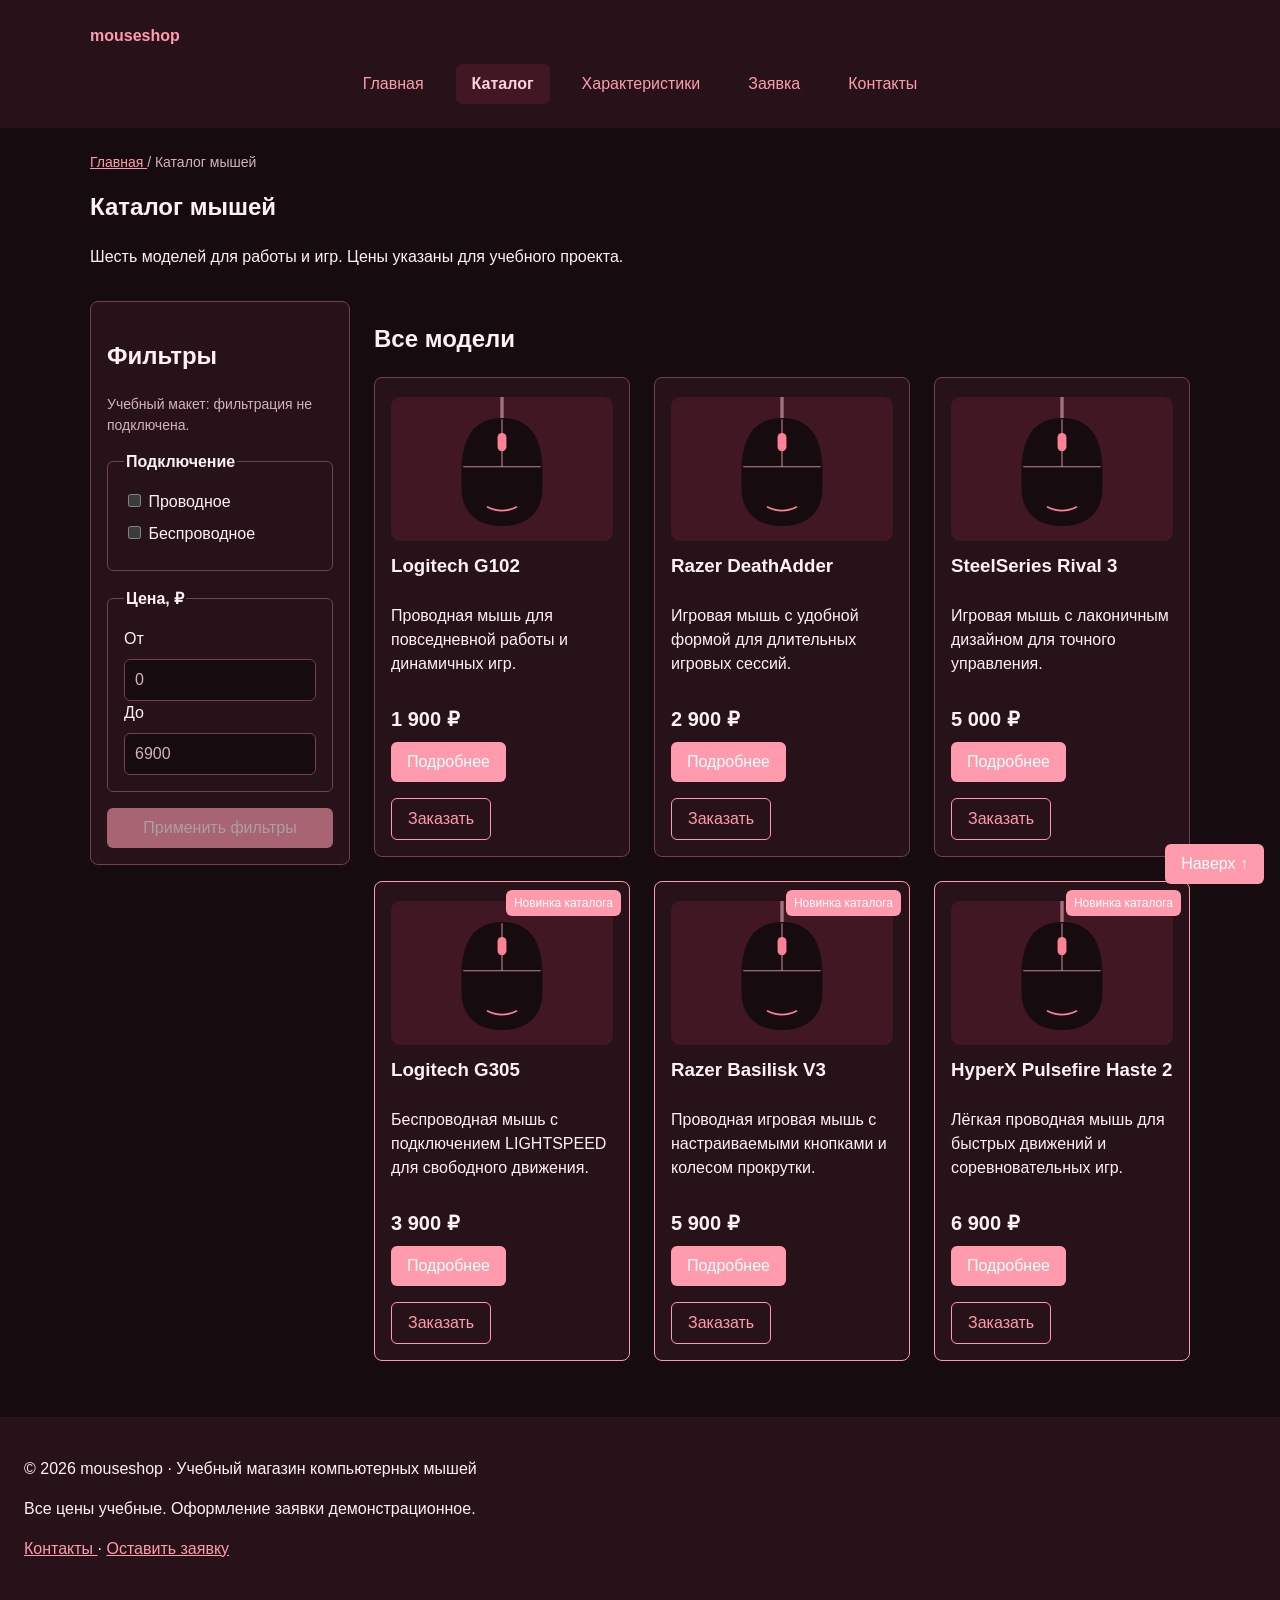
==== catalog.html @ 546858ef "copied kr1 into new repository" ====
<!DOCTYPE html>
<html lang="ru">
  <head>
    <meta charset="UTF-8">
    <meta name="viewport" content="width=device-width, initial-scale=1.0">
    <title>
      Каталог мышей — mouseshop
    </title>
    <meta name="description" content="Шесть моделей мышей Logitech, Razer, SteelSeries и HyperX: описание, учебные цены и заявка.">
    <meta property="og:type" content="website">
    <meta property="og:title" content="Каталог мышей — mouseshop">
    <meta property="og:description" content="Шесть моделей мышей Logitech, Razer, SteelSeries и HyperX: описание, учебные цены и заявка.">
    <meta property="og:image" content="https://rupakpav.github.io/kr1-html-css-shop/images/preview.jpg">
    <link rel="stylesheet" href="css/style.css">
    <script src="js/main.js" defer>
    </script>
  </head>
  <body id="top">
    <header class="site-header">
      <div class="site-header__inner">
        <a class="site-header__logo" href="index.html">
          mouseshop
        </a>
        <nav class="site-nav" aria-label="Основная навигация">
          <ul class="site-nav__list">
            <li class="site-nav__item">
              <a class="site-nav__link" href="index.html">
                Главная
              </a>
            </li>
            <li class="site-nav__item">
              <a class="site-nav__link site-nav__link--active" href="catalog.html" aria-current="page">
                Каталог
              </a>
            </li>
            <li class="site-nav__item">
              <a class="site-nav__link" href="product.html">
                Характеристики
              </a>
            </li>
            <li class="site-nav__item">
              <a class="site-nav__link" href="order.html">
                Заявка
              </a>
            </li>
            <li class="site-nav__item">
              <a class="site-nav__link" href="contacts.html">
                Контакты
              </a>
            </li>
          </ul>
        </nav>
      </div>
    </header>
    <main>
      <nav class="breadcrumbs" aria-label="Хлебные крошки">
        <a class="breadcrumbs__link" href="index.html">
          Главная
        </a>
        <span class="breadcrumbs__current" aria-current="page">
          Каталог мышей
        </span>
      </nav>
      <section class="section">
        <h1 class="section__title">
          Каталог мышей
        </h1>
        <p>
          Шесть моделей для работы и игр. Цены указаны для учебного проекта.
        </p>
      </section>
      <div class="catalog-layout">
        <aside class="catalog-filters">
          <h2 class="catalog-filters__title">
            Фильтры
          </h2>
          <p class="catalog-filters__hint" id="filters-hint">
            Учебный макет: фильтрация не подключена.
          </p>
          <form class="catalog-filters__form" aria-describedby="filters-hint">
            <fieldset class="catalog-filters__group">
              <legend class="catalog-filters__legend">
                Подключение
              </legend>
              <label class="catalog-filters__label">
                <input type="checkbox" name="connection" value="wired">
                Проводное
              </label>
              <label class="catalog-filters__label">
                <input type="checkbox" name="connection" value="wireless">
                Беспроводное
              </label>
            </fieldset>
            <fieldset class="catalog-filters__group">
              <legend class="catalog-filters__legend">
                Цена, ₽
              </legend>
              <label class="catalog-filters__label" for="price-from">
                От
              </label>
              <input class="catalog-filters__input" id="price-from" type="number" name="price-from" min="0" placeholder="0">
              <label class="catalog-filters__label" for="price-to">
                До
              </label>
              <input class="catalog-filters__input" id="price-to" type="number" name="price-to" min="0" placeholder="6900">
            </fieldset>
            <button class="button button--primary" type="button" disabled>
              Применить фильтры
            </button>
          </form>
        </aside>
        <section class="catalog-layout__products">
          <h2 class="catalog-layout__title">
            Все модели
          </h2>
          <div class="products-grid">
            <article class="product-card">
              <img class="product-card__image" src="images/g102.svg" alt="Условная иллюстрация мыши Logitech G102" width="400" height="260" loading="lazy">
              <h3 class="product-card__title">
                Logitech G102
              </h3>
              <p class="product-card__description">
                Проводная мышь для повседневной работы и динамичных игр.
              </p>
              <p class="product-card__price">
                1 900 ₽
              </p>
              <div class="product-card__actions">
                <a class="button button--primary" href="product.html#g102">
                  Подробнее
                </a>
                <a class="button button--secondary" href="order.html?product=g102">
                  Заказать
                </a>
              </div>
            </article>
            <article class="product-card">
              <img class="product-card__image" src="images/deathadder.svg" alt="Условная иллюстрация мыши Razer DeathAdder" width="400" height="260" loading="lazy">
              <h3 class="product-card__title">
                Razer DeathAdder
              </h3>
              <p class="product-card__description">
                Игровая мышь с удобной формой для длительных игровых сессий.
              </p>
              <p class="product-card__price">
                2 900 ₽
              </p>
              <div class="product-card__actions">
                <a class="button button--primary" href="product.html#deathadder">
                  Подробнее
                </a>
                <a class="button button--secondary" href="order.html?product=deathadder">
                  Заказать
                </a>
              </div>
            </article>
            <article class="product-card">
              <img class="product-card__image" src="images/rival-3.svg" alt="Условная иллюстрация мыши SteelSeries Rival 3" width="400" height="260" loading="lazy">
              <h3 class="product-card__title">
                SteelSeries Rival 3
              </h3>
              <p class="product-card__description">
                Игровая мышь с лаконичным дизайном для точного управления.
              </p>
              <p class="product-card__price">
                5 000 ₽
              </p>
              <div class="product-card__actions">
                <a class="button button--primary" href="product.html#rival-3">
                  Подробнее
                </a>
                <a class="button button--secondary" href="order.html?product=rival-3">
                  Заказать
                </a>
              </div>
            </article>
            <article class="product-card product-card--new">
              <span class="product-card__badge">
                Новинка каталога
              </span>
              <img class="product-card__image" src="images/g305.svg" alt="Условная иллюстрация мыши Logitech G305" width="400" height="260" loading="lazy">
              <h3 class="product-card__title">
                Logitech G305
              </h3>
              <p class="product-card__description">
                Беспроводная мышь с подключением LIGHTSPEED для свободного движения.
              </p>
              <p class="product-card__price">
                3 900 ₽
              </p>
              <div class="product-card__actions">
                <a class="button button--primary" href="product.html#g305">
                  Подробнее
                </a>
                <a class="button button--secondary" href="order.html?product=g305">
                  Заказать
                </a>
              </div>
            </article>
            <article class="product-card product-card--new">
              <span class="product-card__badge">
                Новинка каталога
              </span>
              <img class="product-card__image" src="images/basilisk-v3.svg" alt="Условная иллюстрация мыши Razer Basilisk V3" width="400" height="260" loading="lazy">
              <h3 class="product-card__title">
                Razer Basilisk V3
              </h3>
              <p class="product-card__description">
                Проводная игровая мышь с настраиваемыми кнопками и колесом прокрутки.
              </p>
              <p class="product-card__price">
                5 900 ₽
              </p>
              <div class="product-card__actions">
                <a class="button button--primary" href="product.html#basilisk-v3">
                  Подробнее
                </a>
                <a class="button button--secondary" href="order.html?product=basilisk-v3">
                  Заказать
                </a>
              </div>
            </article>
            <article class="product-card product-card--new">
              <span class="product-card__badge">
                Новинка каталога
              </span>
              <img class="product-card__image" src="images/haste-2.svg" alt="Условная иллюстрация мыши HyperX Pulsefire Haste 2" width="400" height="260" loading="lazy">
              <h3 class="product-card__title">
                HyperX Pulsefire Haste 2
              </h3>
              <p class="product-card__description">
                Лёгкая проводная мышь для быстрых движений и соревновательных игр.
              </p>
              <p class="product-card__price">
                6 900 ₽
              </p>
              <div class="product-card__actions">
                <a class="button button--primary" href="product.html#haste-2">
                  Подробнее
                </a>
                <a class="button button--secondary" href="order.html?product=haste-2">
                  Заказать
                </a>
              </div>
            </article>
          </div>
        </section>
      </div>
    </main>
    <footer class="site-footer" id="contacts">
      <p class="site-footer__text">
        © 2026 mouseshop · Учебный магазин компьютерных мышей
      </p>
      <p class="site-footer__text">
        Все цены учебные. Оформление заявки демонстрационное.
      </p>
      <a href="contacts.html">
        Контакты
      </a>
      ·
      <a href="order.html">
        Оставить заявку
      </a>
    </footer>
    <p class="success-message" role="status" tabindex="-1" hidden>
      Заявка проверена успешно. Это учебная демонстрация: данные не отправлялись.
    </p>
    <a class="button button--primary back-to-top" href="#top" aria-label="Вернуться к началу страницы">
      Наверх ↑
    </a>
  </body>
</html>
---- css/style.css ----
/* ===============================
   1. Переменные проекта
   =============================== */

:root {
  color-scheme: dark;
  --color-link: #ff9bad;
  --color-link-hover: #ffd2db;
  /* Основные цвета проекта */
  --color-bg: #160b0f;
  --color-text: #fff1f3;
  --color-muted: #d5b3bb;
  --color-primary: #b52b42;
  --color-primary-dark: #902137;
  --color-border: #70434e;
  --color-surface: #271219;
  --color-surface-accent: #401722;
  --color-danger: #ff8195;
  --color-success: #b6e6c4;
  --color-success-bg: #142b20;
  --color-white: #ffffff;

  /* Отступы */
  --space-xs: 4px;
  --space-sm: 8px;
  --space-md: 16px;
  --space-lg: 24px;
  --space-xl: 32px;

  /* Скругления */
  --radius-sm: 6px;
  --radius-md: 8px;
  --radius-lg: 12px;

  /* Размеры */
  --container-width: 1100px;
}
/* ===============================
   2. Базовые стили
   =============================== */

* {
  box-sizing: border-box;
}

body {
  margin: 0;
  font-family: Arial, sans-serif;
  line-height: 1.5;
  color: var(--color-text);
  background-color: var(--color-bg);
}
main {
  padding: var(--space-lg);
}
.site-header {
  padding: var(--space-lg);
  background-color: var(--color-surface);
}

.site-footer {
  padding: var(--space-lg);
  background-color: var(--color-surface);
}
/* ===============================
   3. Общие элементы интерфейса
   =============================== */

a {
  color: var(--color-link);
}

a:hover {
  color: var(--color-link-hover);
}

a:focus-visible {
  outline: 2px solid var(--color-link);
  outline-offset: 3px;
}
.button {
  display: inline-block;
  padding: var(--space-sm) var(--space-md);
  font: inherit;
  text-decoration: none;
  border: none;
  border-radius: var(--radius-sm);
  cursor: pointer;
}

.button--primary {
  color: var(--color-white);
  background-color: var(--color-link);
}

.button--primary:hover {
  color: var(--color-white);
  background-color: var(--color-link-hover);
}

.button:focus-visible {
  outline: 2px solid var(--color-link);
  outline-offset: 3px;
}

.button:disabled {
  opacity: 0.6;
  cursor: not-allowed;
}
/* ===============================
   4. Компоненты страницы
   =============================== */

.hero {
  max-width: var(--container-width);
  margin: 0 auto var(--space-xl);
  padding: var(--space-xl) var(--space-lg);
  background-color: var(--color-surface-accent);
  border-radius: var(--radius-lg);
}

.section {
  max-width: var(--container-width);
  margin: 0 auto var(--space-xl);
}

.section__title {
  margin-top: 0;
}
.product-card {
  display: flex;
  flex-direction: column;
  gap: var(--space-sm);
  margin-bottom: 0;
  padding: var(--space-md);
  border: 1px solid var(--color-border);
  border-radius: var(--radius-md);
  background-color: var(--color-bg);
}

.product-card__button {
  margin-top: auto;
  align-self: flex-start;
}

.product-card:hover {
  border-color: var(--color-link);
}

.product-card__title {
  margin-top: 0;
}
.aside-info {
  max-width: var(--container-width);
  margin: 0 auto var(--space-xl);
  padding: var(--space-md);
  border-left: 4px solid var(--color-primary);
  background-color: var(--color-surface);
}
/* ===============================
   5. Форма и модальное окно
   =============================== */

.order-dialog {
  width: min(100% - 32px, 560px);
  padding: var(--space-lg);
  border: none;
  border-radius: var(--radius-lg);
}

.order-dialog::backdrop {
  background-color: rgba(0, 0, 0, 0.5);
}

.order-form__field {
  margin-bottom: var(--space-md);
}

.order-form__label {
  display: block;
  margin-bottom: var(--space-xs);
}

.order-form__input,
.order-form__select,
.order-form__textarea {
  width: 100%;
  padding: 10px 12px;
  border: 1px solid var(--color-border);
  border-radius: var(--radius-sm);
  font: inherit;
}

.order-form__checkbox {
  width: auto;
}

.order-form__hint {
  display: block;
  margin-top: var(--space-xs);
  color: var(--color-muted);
}
.order-form__input:hover,
.order-form__select:hover,
.order-form__textarea:hover {
  border-color: var(--color-link);
}

.order-form__input:focus-visible,
.order-form__select:focus-visible,
.order-form__textarea:focus-visible {
  outline: 2px solid var(--color-link);
  outline-offset: 3px;
}

[aria-invalid="true"] {
  border-color: var(--color-danger);
}
.breadcrumbs {
  max-width: var(--container-width);
  margin: 0 auto var(--space-md);
  font-size: 14px;
  color: var(--color-muted);
}

.breadcrumbs__link {
  color: var(--color-link);
}

.breadcrumbs__current::before {
  content: " / ";
  color: var(--color-muted);
}
html {
  scroll-behavior: smooth;
}
:target {
  outline: 2px dashed var(--color-primary);
  outline-offset: 4px;
}
.site-nav__list {
  display: flex;
  flex-wrap: wrap;
  justify-content: center;
  align-items: center;
  gap: var(--space-md);
  padding: 0;
  margin: var(--space-md) 0 0;
  list-style: none;
}
.site-nav__link {
  display: inline-block;
  padding: var(--space-sm) var(--space-md);
  color: var(--color-link);
  text-decoration: none;
  border-radius: var(--radius-sm);
}

.site-nav__link:hover {
  color: var(--color-white);
  background-color: var(--color-link);
}
.products-grid {
  display: grid;
  grid-template-columns: repeat(3, 1fr);
  gap: var(--space-lg);
}

.catalog-layout {
  max-width: var(--container-width);
  margin: 0 auto var(--space-xl);
  display: grid;
  grid-template-columns: 260px 1fr;
  grid-template-areas: "filters products";
  gap: var(--space-lg);
}

.catalog-filters {
  grid-area: filters;
  padding: var(--space-md);
  border: 1px solid var(--color-border);
  border-radius: var(--radius-md);
  background-color: var(--color-surface);
}

.catalog-layout__products {
  grid-area: products;
}
.catalog-filters__form {
  display: grid;
  gap: var(--space-md);
}

.catalog-filters__group {
  margin: 0;
  padding: var(--space-md);
  border: 1px solid var(--color-border);
  border-radius: var(--radius-sm);
}

.catalog-filters__legend {
  font-weight: 700;
}

.catalog-filters__label {
  display: block;
  margin-bottom: var(--space-sm);
}

.catalog-filters__input[type="number"] {
  width: 100%;
  padding: 8px 10px;
  border: 1px solid var(--color-border);
  border-radius: var(--radius-sm);
  font: inherit;
}

.site-header__inner {
  max-width: var(--container-width);
  margin: 0 auto;
}

.site-header__logo {
  font-weight: 700;
  text-decoration: none;
}

.site-nav__link--active {
  font-weight: 700;
}

.product-card__title,
.product-card__description,
.product-card__price {
  margin-bottom: 0;
}

.order-dialog__title {
  margin-top: 0;
}

.order-form__actions {
  display: flex;
  gap: var(--space-md);
  margin-top: var(--space-lg);
}

.button--secondary {
  color: var(--color-link);
  background-color: transparent;
  border: 1px solid var(--color-primary);
}

.button--secondary:hover {
  color: var(--color-white);
  background-color: var(--color-link);
}

/* 6. Итоговые страницы магазина и позиционирование */
.hero__title { margin: 0; font-size: 48px; }
.hero__eyebrow { color: var(--color-muted); }
.hero__description { max-width: 650px; }
.hero__actions, .product-card__actions, .product-index {
  display: flex;
  flex-wrap: wrap;
  align-items: center;
  gap: var(--space-md);
}
.product-card { position: relative; }
.product-card__actions { margin-top: auto; }
.product-card__image { width: 100%; height: 150px; object-fit: contain; }
.product-card__badge {
  position: absolute;
  top: var(--space-sm);
  right: var(--space-sm);
  padding: var(--space-xs) var(--space-sm);
  color: var(--color-white);
  background-color: var(--color-link);
  border-radius: var(--radius-sm);
  font-size: 12px;
}
.product-card--new { border-color: var(--color-link); }
.product-card__price, .product-detail__price { font-size: 20px; font-weight: 700; }
.catalog-filters { position: sticky; top: var(--space-md); align-self: start; }
.product-detail {
  display: grid;
  grid-template-columns: minmax(200px, 1fr) minmax(0, 1.3fr);
  gap: var(--space-lg);
  margin-bottom: var(--space-xl);
  padding: var(--space-lg);
  border: 1px solid var(--color-border);
  border-radius: var(--radius-md);
  scroll-margin-top: var(--space-lg);
}
.product-detail__figure { margin: 0; }
.product-detail__image { width: 100%; height: auto; }
.product-detail__caption, .catalog-filters__hint { color: var(--color-muted); font-size: 14px; }
.product-detail__title { margin-top: 0; }
.product-table { width: 100%; border-collapse: collapse; margin-bottom: var(--space-lg); }
.product-table__caption { text-align: left; font-weight: 700; padding-bottom: var(--space-sm); }
.product-table__cell { text-align: left; padding: var(--space-sm); border: 1px solid var(--color-border); }
.section--form { max-width: 660px; }
.order-form__label--inline { display: inline; }
.order-form__checkbox:focus-visible { outline: 2px solid var(--color-link); outline-offset: 3px; }
.order-form__input[aria-invalid="true"],
.order-form__select[aria-invalid="true"],
.order-form__textarea[aria-invalid="true"] { border-color: var(--color-danger); }
.order-form__checkbox[aria-invalid="true"] { outline: 2px solid var(--color-danger); }
.order-dialog { max-height: calc(100vh - 32px); overflow-y: auto; }
.order-form__actions { margin-bottom: var(--space-md); }
.success-message { max-width: var(--container-width); margin: var(--space-lg) auto; padding: var(--space-md); color: var(--color-success); background: var(--color-success-bg); }
.back-to-top { position: fixed; right: var(--space-md); bottom: var(--space-md); z-index: 10; }
.site-footer { padding-bottom: 80px; }
.advantages-list__item, .contact-list__item { margin-bottom: var(--space-sm); }

/* Цвета поверхностей и полей тёмно-красной темы */
.product-card,
.product-detail,
.order-dialog {
  color: var(--color-text);
  background-color: var(--color-surface);
}

.order-form__input,
.order-form__select,
.order-form__textarea,
.catalog-filters__input {
  color: var(--color-text);
  background-color: var(--color-bg);
}

.order-form__input::placeholder,
.order-form__textarea::placeholder,
.catalog-filters__input::placeholder {
  color: var(--color-muted);
  opacity: 1;
}

.order-form__checkbox,
.catalog-filters__form {
  accent-color: var(--color-primary);
}

.site-nav__link--active {
  color: var(--color-link-hover);
  background-color: var(--color-surface-accent);
}

.button--secondary {
  border-color: var(--color-link);
}
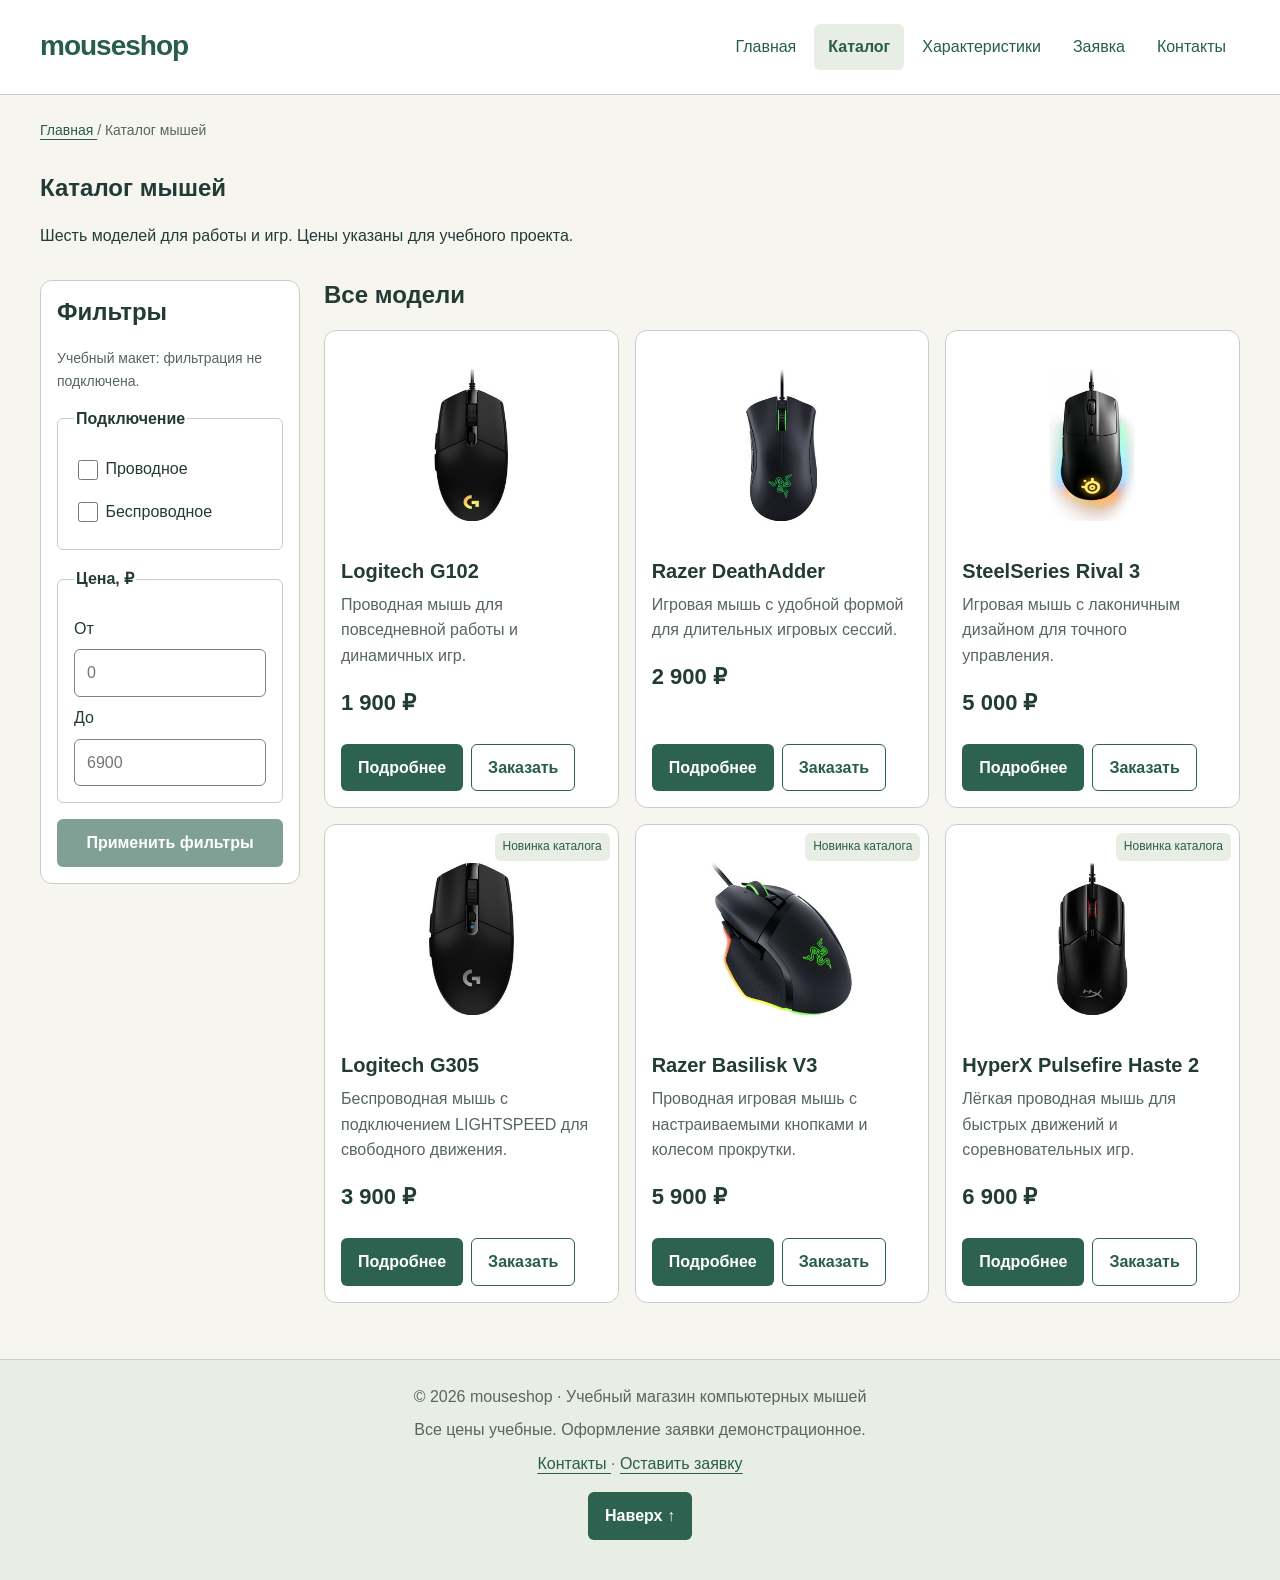
==== commit a19d445b: "kr3 ready" ====
--- a/catalog.html
+++ b/catalog.html
@@ -10,12 +10,14 @@
     <meta property="og:type" content="website">
     <meta property="og:title" content="Каталог мышей — mouseshop">
     <meta property="og:description" content="Шесть моделей мышей Logitech, Razer, SteelSeries и HyperX: описание, учебные цены и заявка.">
-    <meta property="og:image" content="https://rupakpav.github.io/kr1-html-css-shop/images/preview.jpg">
+    <meta property="og:image" content="images/g305-960.jpg">
     <link rel="stylesheet" href="css/style.css">
+    <link rel="stylesheet" href="css/responsive.css">
     <script src="js/main.js" defer>
     </script>
   </head>
   <body id="top">
+    <a class="skip-link" href="#main">Перейти к основному содержимому</a>
     <header class="site-header">
       <div class="site-header__inner">
         <a class="site-header__logo" href="index.html">
@@ -52,7 +54,7 @@
         </nav>
       </div>
     </header>
-    <main>
+    <main id="main" tabindex="-1">
       <nav class="breadcrumbs" aria-label="Хлебные крошки">
         <a class="breadcrumbs__link" href="index.html">
           Главная
@@ -115,7 +117,7 @@
           </h2>
           <div class="products-grid">
             <article class="product-card">
-              <img class="product-card__image" src="images/g102.svg" alt="Условная иллюстрация мыши Logitech G102" width="400" height="260" loading="lazy">
+              <img class="product-card__image" src="images/g102-480.jpg" srcset="images/g102-480.jpg 480w, images/g102-960.jpg 960w" sizes="(min-width: 1280px) 260px, (min-width: 1024px) calc((100vw - 380px) / 2), (min-width: 768px) calc((100vw - 148px) / 2), (min-width: 640px) calc((100vw - 116px) / 2), calc(100vw - 66px)" alt="Чёрная мышь Logitech G102 на светлом фоне" width="960" height="720" loading="lazy">
               <h3 class="product-card__title">
                 Logitech G102
               </h3>
@@ -135,7 +137,7 @@
               </div>
             </article>
             <article class="product-card">
-              <img class="product-card__image" src="images/deathadder.svg" alt="Условная иллюстрация мыши Razer DeathAdder" width="400" height="260" loading="lazy">
+              <img class="product-card__image" src="images/deathadder-480.jpg" srcset="images/deathadder-480.jpg 480w, images/deathadder-960.jpg 960w" sizes="(min-width: 1280px) 260px, (min-width: 1024px) calc((100vw - 380px) / 2), (min-width: 768px) calc((100vw - 148px) / 2), (min-width: 640px) calc((100vw - 116px) / 2), calc(100vw - 66px)" alt="Чёрная мышь Razer DeathAdder на светлом фоне" width="960" height="720" loading="lazy">
               <h3 class="product-card__title">
                 Razer DeathAdder
               </h3>
@@ -155,7 +157,7 @@
               </div>
             </article>
             <article class="product-card">
-              <img class="product-card__image" src="images/rival-3.svg" alt="Условная иллюстрация мыши SteelSeries Rival 3" width="400" height="260" loading="lazy">
+              <img class="product-card__image" src="images/rival-3-480.jpg" srcset="images/rival-3-480.jpg 480w, images/rival-3-960.jpg 960w" sizes="(min-width: 1280px) 260px, (min-width: 1024px) calc((100vw - 380px) / 2), (min-width: 768px) calc((100vw - 148px) / 2), (min-width: 640px) calc((100vw - 116px) / 2), calc(100vw - 66px)" alt="Чёрная мышь SteelSeries Rival 3 на светлом фоне" width="960" height="720" loading="lazy">
               <h3 class="product-card__title">
                 SteelSeries Rival 3
               </h3>
@@ -178,7 +180,7 @@
               <span class="product-card__badge">
                 Новинка каталога
               </span>
-              <img class="product-card__image" src="images/g305.svg" alt="Условная иллюстрация мыши Logitech G305" width="400" height="260" loading="lazy">
+              <img class="product-card__image" src="images/g305-480.jpg" srcset="images/g305-480.jpg 480w, images/g305-960.jpg 960w" sizes="(min-width: 1280px) 260px, (min-width: 1024px) calc((100vw - 380px) / 2), (min-width: 768px) calc((100vw - 148px) / 2), (min-width: 640px) calc((100vw - 116px) / 2), calc(100vw - 66px)" alt="Чёрная мышь Logitech G305 на светлом фоне" width="960" height="720" loading="lazy">
               <h3 class="product-card__title">
                 Logitech G305
               </h3>
@@ -201,7 +203,7 @@
               <span class="product-card__badge">
                 Новинка каталога
               </span>
-              <img class="product-card__image" src="images/basilisk-v3.svg" alt="Условная иллюстрация мыши Razer Basilisk V3" width="400" height="260" loading="lazy">
+              <img class="product-card__image" src="images/basilisk-v3-480.jpg" srcset="images/basilisk-v3-480.jpg 480w, images/basilisk-v3-960.jpg 960w" sizes="(min-width: 1280px) 260px, (min-width: 1024px) calc((100vw - 380px) / 2), (min-width: 768px) calc((100vw - 148px) / 2), (min-width: 640px) calc((100vw - 116px) / 2), calc(100vw - 66px)" alt="Чёрная мышь Razer Basilisk V3 на светлом фоне" width="960" height="720" loading="lazy">
               <h3 class="product-card__title">
                 Razer Basilisk V3
               </h3>
@@ -224,7 +226,7 @@
               <span class="product-card__badge">
                 Новинка каталога
               </span>
-              <img class="product-card__image" src="images/haste-2.svg" alt="Условная иллюстрация мыши HyperX Pulsefire Haste 2" width="400" height="260" loading="lazy">
+              <img class="product-card__image" src="images/haste-2-480.jpg" srcset="images/haste-2-480.jpg 480w, images/haste-2-960.jpg 960w" sizes="(min-width: 1280px) 260px, (min-width: 1024px) calc((100vw - 380px) / 2), (min-width: 768px) calc((100vw - 148px) / 2), (min-width: 640px) calc((100vw - 116px) / 2), calc(100vw - 66px)" alt="Чёрная мышь HyperX Pulsefire Haste 2 на светлом фоне" width="960" height="720" loading="lazy">
               <h3 class="product-card__title">
                 HyperX Pulsefire Haste 2
               </h3>
@@ -246,6 +248,9 @@
           </div>
         </section>
       </div>
+      <p class="success-message" role="status" tabindex="-1" hidden>
+        Заявка проверена успешно. Это учебная демонстрация: данные не отправлялись.
+      </p>
     </main>
     <footer class="site-footer" id="contacts">
       <p class="site-footer__text">
@@ -261,12 +266,9 @@
       <a href="order.html">
         Оставить заявку
       </a>
+      <a class="button button--primary back-to-top" href="#top">
+        Наверх ↑
+      </a>
     </footer>
-    <p class="success-message" role="status" tabindex="-1" hidden>
-      Заявка проверена успешно. Это учебная демонстрация: данные не отправлялись.
-    </p>
-    <a class="button button--primary back-to-top" href="#top" aria-label="Вернуться к началу страницы">
-      Наверх ↑
-    </a>
   </body>
 </html>
--- a/css/style.css
+++ b/css/style.css
@@ -1,451 +1,415 @@
-/* ===============================
-   1. Переменные проекта
-   =============================== */
-
+/* Основные цвета и оформление компонентов. */
 :root {
-  color-scheme: dark;
-  --color-link: #ff9bad;
-  --color-link-hover: #ffd2db;
-  /* Основные цвета проекта */
-  --color-bg: #160b0f;
-  --color-text: #fff1f3;
-  --color-muted: #d5b3bb;
-  --color-primary: #b52b42;
-  --color-primary-dark: #902137;
-  --color-border: #70434e;
-  --color-surface: #271219;
-  --color-surface-accent: #401722;
-  --color-danger: #ff8195;
-  --color-success: #b6e6c4;
-  --color-success-bg: #142b20;
+  color-scheme: light;
+  --color-bg: #f6f5f0;
+  --color-text: #233b35;
+  --color-muted: #58665f;
+  --color-primary: #2d6250;
+  --color-primary-dark: #204b3d;
+  --color-link: #285d4b;
+  --color-link-hover: #193e32;
+  --color-border: #c6cec5;
+  --color-surface: #ffffff;
+  --color-surface-accent: #e8eee3;
+  --color-danger: #a12432;
+  --color-success: #24523a;
+  --color-success-bg: #e4f0e6;
   --color-white: #ffffff;
-
-  /* Отступы */
   --space-xs: 4px;
   --space-sm: 8px;
   --space-md: 16px;
   --space-lg: 24px;
   --space-xl: 32px;
-
-  /* Скругления */
   --radius-sm: 6px;
-  --radius-md: 8px;
-  --radius-lg: 12px;
-
-  /* Размеры */
-  --container-width: 1100px;
-}
-/* ===============================
-   2. Базовые стили
-   =============================== */
+  --radius-md: 12px;
+  --radius-lg: 20px;
+  --container-width: 1200px;
+}
 
 * {
   box-sizing: border-box;
 }
-
+html {
+  scroll-behavior: smooth;
+}
 body {
+  display: flex;
+  flex-direction: column;
+  min-height: 100vh;
   margin: 0;
   font-family: Arial, sans-serif;
-  line-height: 1.5;
+  line-height: 1.6;
   color: var(--color-text);
-  background-color: var(--color-bg);
-}
-main {
-  padding: var(--space-lg);
-}
-.site-header {
-  padding: var(--space-lg);
-  background-color: var(--color-surface);
-}
-
-.site-footer {
-  padding: var(--space-lg);
-  background-color: var(--color-surface);
-}
-/* ===============================
-   3. Общие элементы интерфейса
-   =============================== */
-
+  background: var(--color-bg);
+}
+h1, h2, h3 {
+  line-height: 1.25;
+}
 a {
   color: var(--color-link);
-}
-
+  text-underline-offset: 4px;
+}
 a:hover {
   color: var(--color-link-hover);
 }
+:focus-visible {
+  outline: 3px solid var(--color-primary);
+  outline-offset: 4px;
+}
+[hidden] {
+  display: none !important;
+}
 
-a:focus-visible {
-  outline: 2px solid var(--color-link);
-  outline-offset: 3px;
+/* Навигация и общие блоки. */
+.skip-link {
+  position: absolute;
+  top: -120px;
+  left: 16px;
+  z-index: 1000;
+  padding: 12px 16px;
+  border-radius: var(--radius-sm);
+  color: var(--color-white);
+  background: var(--color-primary-dark);
+}
+.skip-link:focus {
+  top: 16px;
+  color: var(--color-white);
+}
+.site-header {
+  background: var(--color-surface);
+  border-bottom: 1px solid var(--color-border);
+}
+.site-header__inner {
+  max-width: var(--container-width);
+  margin: 0 auto;
+}
+.site-header__logo {
+  font-size: 28px;
+  font-weight: 700;
+  letter-spacing: -1px;
+  text-decoration: none;
+}
+.site-nav__list {
+  padding: 0;
+  margin: 0;
+  list-style: none;
+}
+.site-nav__link {
+  display: block;
+  padding: 10px 14px;
+  border-radius: var(--radius-sm);
+  text-decoration: none;
+}
+.site-nav__link:hover, .site-nav__link--active {
+  background: var(--color-surface-accent);
+}
+.site-nav__link--active {
+  font-weight: 700;
+}
+.section, .hero, .catalog-layout, .aside-info, .breadcrumbs {
+  max-width: var(--container-width);
+  margin: 0 auto var(--space-xl);
+}
+.section__title {
+  margin-top: 0;
+}
+.hero {
+  background: var(--color-surface-accent);
+  border-radius: var(--radius-lg);
+}
+.hero__eyebrow {
+  margin-top: 0;
+  color: var(--color-link);
+  font-weight: 700;
+}
+.hero__title {
+  margin: 0;
+  letter-spacing: -1.5px;
+}
+.hero__description {
+  max-width: 540px;
+  color: var(--color-muted);
+}
+.hero__image {
+  display: block;
+  border-radius: var(--radius-md);
+  background: var(--color-white);
+}
+.hero__actions, .product-card__actions, .product-index, .order-form__actions {
+  display: flex;
+  flex-wrap: wrap;
+  align-items: center;
+  gap: var(--space-sm);
+}
+.hero__actions {
+  gap: var(--space-md);
 }
 .button {
-  display: inline-block;
-  padding: var(--space-sm) var(--space-md);
+  display: inline-flex;
+  align-items: center;
+  justify-content: center;
+  min-height: 44px;
+  padding: 10px 16px;
+  border: 1px solid transparent;
+  border-radius: var(--radius-sm);
   font: inherit;
+  font-weight: 700;
+  text-align: center;
   text-decoration: none;
-  border: none;
-  border-radius: var(--radius-sm);
   cursor: pointer;
 }
-
 .button--primary {
   color: var(--color-white);
-  background-color: var(--color-link);
-}
-
+  background: var(--color-primary);
+}
 .button--primary:hover {
   color: var(--color-white);
-  background-color: var(--color-link-hover);
-}
-
-.button:focus-visible {
-  outline: 2px solid var(--color-link);
-  outline-offset: 3px;
-}
-
+  background: var(--color-primary-dark);
+}
+.button--secondary {
+  color: var(--color-link);
+  border-color: var(--color-primary);
+  background: transparent;
+}
+.button--secondary:hover {
+  color: var(--color-link-hover);
+  background: var(--color-surface-accent);
+}
 .button:disabled {
   opacity: 0.6;
   cursor: not-allowed;
 }
-/* ===============================
-   4. Компоненты страницы
-   =============================== */
 
-.hero {
-  max-width: var(--container-width);
-  margin: 0 auto var(--space-xl);
-  padding: var(--space-xl) var(--space-lg);
-  background-color: var(--color-surface-accent);
-  border-radius: var(--radius-lg);
-}
-
-.section {
-  max-width: var(--container-width);
-  margin: 0 auto var(--space-xl);
-}
-
-.section__title {
-  margin-top: 0;
-}
+/* Карточки, каталог и характеристики. */
 .product-card {
+  position: relative;
   display: flex;
   flex-direction: column;
   gap: var(--space-sm);
-  margin-bottom: 0;
   padding: var(--space-md);
   border: 1px solid var(--color-border);
   border-radius: var(--radius-md);
-  background-color: var(--color-bg);
-}
-
-.product-card__button {
+  background: var(--color-surface);
+}
+.product-card:hover {
+  border-color: var(--color-primary);
+}
+.product-card__title {
+  margin: var(--space-sm) 0 0;
+  font-size: 20px;
+}
+.product-card__description {
+  margin: 0;
+  color: var(--color-muted);
+}
+.product-card__price, .product-detail__price {
+  margin: var(--space-sm) 0;
+  font-size: 22px;
+  font-weight: 700;
+}
+.product-card__actions {
   margin-top: auto;
-  align-self: flex-start;
-}
-
-.product-card:hover {
-  border-color: var(--color-link);
-}
-
-.product-card__title {
-  margin-top: 0;
-}
-.aside-info {
-  max-width: var(--container-width);
-  margin: 0 auto var(--space-xl);
-  padding: var(--space-md);
-  border-left: 4px solid var(--color-primary);
-  background-color: var(--color-surface);
-}
-/* ===============================
-   5. Форма и модальное окно
-   =============================== */
-
-.order-dialog {
-  width: min(100% - 32px, 560px);
-  padding: var(--space-lg);
-  border: none;
-  border-radius: var(--radius-lg);
-}
-
-.order-dialog::backdrop {
-  background-color: rgba(0, 0, 0, 0.5);
-}
-
-.order-form__field {
-  margin-bottom: var(--space-md);
-}
-
-.order-form__label {
-  display: block;
-  margin-bottom: var(--space-xs);
-}
-
-.order-form__input,
-.order-form__select,
-.order-form__textarea {
-  width: 100%;
-  padding: 10px 12px;
-  border: 1px solid var(--color-border);
-  border-radius: var(--radius-sm);
-  font: inherit;
-}
-
-.order-form__checkbox {
-  width: auto;
-}
-
-.order-form__hint {
-  display: block;
-  margin-top: var(--space-xs);
-  color: var(--color-muted);
-}
-.order-form__input:hover,
-.order-form__select:hover,
-.order-form__textarea:hover {
-  border-color: var(--color-link);
-}
-
-.order-form__input:focus-visible,
-.order-form__select:focus-visible,
-.order-form__textarea:focus-visible {
-  outline: 2px solid var(--color-link);
-  outline-offset: 3px;
-}
-
-[aria-invalid="true"] {
-  border-color: var(--color-danger);
-}
-.breadcrumbs {
-  max-width: var(--container-width);
-  margin: 0 auto var(--space-md);
-  font-size: 14px;
-  color: var(--color-muted);
-}
-
-.breadcrumbs__link {
-  color: var(--color-link);
-}
-
-.breadcrumbs__current::before {
-  content: " / ";
-  color: var(--color-muted);
-}
-html {
-  scroll-behavior: smooth;
-}
-:target {
-  outline: 2px dashed var(--color-primary);
-  outline-offset: 4px;
-}
-.site-nav__list {
-  display: flex;
-  flex-wrap: wrap;
-  justify-content: center;
-  align-items: center;
-  gap: var(--space-md);
-  padding: 0;
-  margin: var(--space-md) 0 0;
-  list-style: none;
-}
-.site-nav__link {
-  display: inline-block;
-  padding: var(--space-sm) var(--space-md);
-  color: var(--color-link);
-  text-decoration: none;
-  border-radius: var(--radius-sm);
-}
-
-.site-nav__link:hover {
-  color: var(--color-white);
-  background-color: var(--color-link);
-}
-.products-grid {
-  display: grid;
-  grid-template-columns: repeat(3, 1fr);
-  gap: var(--space-lg);
-}
-
-.catalog-layout {
-  max-width: var(--container-width);
-  margin: 0 auto var(--space-xl);
-  display: grid;
-  grid-template-columns: 260px 1fr;
-  grid-template-areas: "filters products";
-  gap: var(--space-lg);
-}
-
-.catalog-filters {
-  grid-area: filters;
-  padding: var(--space-md);
-  border: 1px solid var(--color-border);
-  border-radius: var(--radius-md);
-  background-color: var(--color-surface);
-}
-
-.catalog-layout__products {
-  grid-area: products;
-}
-.catalog-filters__form {
-  display: grid;
-  gap: var(--space-md);
-}
-
-.catalog-filters__group {
-  margin: 0;
-  padding: var(--space-md);
-  border: 1px solid var(--color-border);
-  border-radius: var(--radius-sm);
-}
-
-.catalog-filters__legend {
-  font-weight: 700;
-}
-
-.catalog-filters__label {
-  display: block;
-  margin-bottom: var(--space-sm);
-}
-
-.catalog-filters__input[type="number"] {
-  width: 100%;
-  padding: 8px 10px;
-  border: 1px solid var(--color-border);
-  border-radius: var(--radius-sm);
-  font: inherit;
-}
-
-.site-header__inner {
-  max-width: var(--container-width);
-  margin: 0 auto;
-}
-
-.site-header__logo {
-  font-weight: 700;
-  text-decoration: none;
-}
-
-.site-nav__link--active {
-  font-weight: 700;
-}
-
-.product-card__title,
-.product-card__description,
-.product-card__price {
-  margin-bottom: 0;
-}
-
-.order-dialog__title {
-  margin-top: 0;
-}
-
-.order-form__actions {
-  display: flex;
-  gap: var(--space-md);
-  margin-top: var(--space-lg);
-}
-
-.button--secondary {
-  color: var(--color-link);
-  background-color: transparent;
-  border: 1px solid var(--color-primary);
-}
-
-.button--secondary:hover {
-  color: var(--color-white);
-  background-color: var(--color-link);
-}
-
-/* 6. Итоговые страницы магазина и позиционирование */
-.hero__title { margin: 0; font-size: 48px; }
-.hero__eyebrow { color: var(--color-muted); }
-.hero__description { max-width: 650px; }
-.hero__actions, .product-card__actions, .product-index {
-  display: flex;
-  flex-wrap: wrap;
-  align-items: center;
-  gap: var(--space-md);
-}
-.product-card { position: relative; }
-.product-card__actions { margin-top: auto; }
-.product-card__image { width: 100%; height: 150px; object-fit: contain; }
+  padding-top: var(--space-sm);
+}
 .product-card__badge {
   position: absolute;
   top: var(--space-sm);
   right: var(--space-sm);
-  padding: var(--space-xs) var(--space-sm);
-  color: var(--color-white);
-  background-color: var(--color-link);
+  padding: 4px 8px;
   border-radius: var(--radius-sm);
   font-size: 12px;
-}
-.product-card--new { border-color: var(--color-link); }
-.product-card__price, .product-detail__price { font-size: 20px; font-weight: 700; }
-.catalog-filters { position: sticky; top: var(--space-md); align-self: start; }
+  color: var(--color-link);
+  background: var(--color-surface-accent);
+}
+.aside-info {
+  padding: var(--space-lg);
+  border-left: 4px solid var(--color-primary);
+  background: var(--color-surface-accent);
+}
+.aside-info__title {
+  margin-top: 0;
+}
+.advantages-list {
+  padding-left: 24px;
+}
+.advantages-list__item, .contact-list__item {
+  margin-bottom: var(--space-sm);
+}
+.catalog-filters {
+  padding: var(--space-md);
+  border: 1px solid var(--color-border);
+  border-radius: var(--radius-md);
+  background: var(--color-surface);
+}
+.catalog-filters__title, .catalog-layout__title {
+  margin-top: 0;
+}
+.catalog-filters__form {
+  display: grid;
+  gap: var(--space-md);
+}
+.catalog-filters__group {
+  min-width: 0;
+  margin: 0;
+  padding: var(--space-md);
+  border: 1px solid var(--color-border);
+  border-radius: var(--radius-sm);
+}
+.catalog-filters__legend {
+  font-weight: 700;
+}
+.catalog-filters__label {
+  display: block;
+  padding: var(--space-sm) 0;
+}
+.catalog-filters__hint, .product-detail__caption {
+  color: var(--color-muted);
+  font-size: 14px;
+}
 .product-detail {
-  display: grid;
-  grid-template-columns: minmax(200px, 1fr) minmax(0, 1.3fr);
-  gap: var(--space-lg);
   margin-bottom: var(--space-xl);
+  border: 1px solid var(--color-border);
+  border-radius: var(--radius-md);
+  background: var(--color-surface);
+}
+.product-detail__figure {
+  margin: 0;
+}
+.product-detail__caption {
+  margin-top: var(--space-sm);
+}
+.product-detail__title {
+  margin-top: 0;
+}
+.product-table {
+  width: 100%;
+  border-collapse: collapse;
+}
+.product-table__caption {
+  padding-bottom: var(--space-sm);
+  text-align: left;
+  font-weight: 700;
+}
+.product-table__cell {
+  padding: 12px;
+  border: 1px solid var(--color-border);
+  text-align: left;
+}
+.product-table thead {
+  background: var(--color-surface-accent);
+}
+.product-table tbody th {
+  font-weight: 400;
+}
+.breadcrumbs {
+  font-size: 14px;
+  color: var(--color-muted);
+}
+.breadcrumbs__current::before {
+  content: " / ";
+}
+.product-index__link {
+  padding: 10px 12px;
+  border: 1px solid var(--color-border);
+  border-radius: var(--radius-sm);
+}
+
+/* Формы и диалог. */
+.section--form {
+  max-width: 760px;
+}
+.order-form__field {
+  min-width: 0;
+}
+.order-form__label {
+  display: block;
+  margin-bottom: var(--space-xs);
+  font-weight: 700;
+}
+.order-form__input, .order-form__select, .order-form__textarea, .catalog-filters__input[type="number"] {
+  width: 100%;
+  min-height: 44px;
+  padding: 10px 12px;
+  border: 1px solid #78887e;
+  border-radius: var(--radius-sm);
+  color: var(--color-text);
+  background: var(--color-surface);
+  font: inherit;
+}
+.order-form__input::placeholder {
+  color: var(--color-muted);
+  opacity: 1;
+}
+.order-form__textarea {
+  min-height: 120px;
+  resize: vertical;
+}
+.order-form__label--inline {
+  display: inline;
+  font-weight: 400;
+}
+.order-form__checkbox, .catalog-filters input[type="checkbox"] {
+  width: 20px;
+  height: 20px;
+  vertical-align: middle;
+  accent-color: var(--color-primary);
+}
+.order-form__hint {
+  display: block;
+  margin: 4px 0 0;
+  color: var(--color-muted);
+}
+.order-form__error {
+  margin: 4px 0 0;
+  color: var(--color-danger);
+  font-size: 14px;
+}
+.order-form [aria-invalid="true"] {
+  border-color: var(--color-danger);
+}
+.order-form__checkbox[aria-invalid="true"] {
+  outline: 2px solid var(--color-danger);
+}
+.order-dialog {
   padding: var(--space-lg);
-  border: 1px solid var(--color-border);
-  border-radius: var(--radius-md);
-  scroll-margin-top: var(--space-lg);
-}
-.product-detail__figure { margin: 0; }
-.product-detail__image { width: 100%; height: auto; }
-.product-detail__caption, .catalog-filters__hint { color: var(--color-muted); font-size: 14px; }
-.product-detail__title { margin-top: 0; }
-.product-table { width: 100%; border-collapse: collapse; margin-bottom: var(--space-lg); }
-.product-table__caption { text-align: left; font-weight: 700; padding-bottom: var(--space-sm); }
-.product-table__cell { text-align: left; padding: var(--space-sm); border: 1px solid var(--color-border); }
-.section--form { max-width: 660px; }
-.order-form__label--inline { display: inline; }
-.order-form__checkbox:focus-visible { outline: 2px solid var(--color-link); outline-offset: 3px; }
-.order-form__input[aria-invalid="true"],
-.order-form__select[aria-invalid="true"],
-.order-form__textarea[aria-invalid="true"] { border-color: var(--color-danger); }
-.order-form__checkbox[aria-invalid="true"] { outline: 2px solid var(--color-danger); }
-.order-dialog { max-height: calc(100vh - 32px); overflow-y: auto; }
-.order-form__actions { margin-bottom: var(--space-md); }
-.success-message { max-width: var(--container-width); margin: var(--space-lg) auto; padding: var(--space-md); color: var(--color-success); background: var(--color-success-bg); }
-.back-to-top { position: fixed; right: var(--space-md); bottom: var(--space-md); z-index: 10; }
-.site-footer { padding-bottom: 80px; }
-.advantages-list__item, .contact-list__item { margin-bottom: var(--space-sm); }
-
-/* Цвета поверхностей и полей тёмно-красной темы */
-.product-card,
-.product-detail,
-.order-dialog {
   color: var(--color-text);
-  background-color: var(--color-surface);
-}
-
-.order-form__input,
-.order-form__select,
-.order-form__textarea,
-.catalog-filters__input {
-  color: var(--color-text);
-  background-color: var(--color-bg);
-}
-
-.order-form__input::placeholder,
-.order-form__textarea::placeholder,
-.catalog-filters__input::placeholder {
-  color: var(--color-muted);
-  opacity: 1;
-}
-
-.order-form__checkbox,
-.catalog-filters__form {
-  accent-color: var(--color-primary);
-}
-
-.site-nav__link--active {
-  color: var(--color-link-hover);
-  background-color: var(--color-surface-accent);
-}
-
-.button--secondary {
-  border-color: var(--color-link);
-}
+  background: var(--color-surface);
+  border: 1px solid var(--color-border);
+  border-radius: var(--radius-lg);
+}
+.order-dialog::backdrop {
+  background: rgb(24 43 35 / 0.6);
+}
+.order-dialog__title {
+  margin-top: 0;
+}
+.order-dialog > [data-close-dialog] {
+  margin-top: var(--space-md);
+}
+.success-message {
+  max-width: var(--container-width);
+  margin: var(--space-lg) auto;
+  padding: var(--space-md);
+  color: var(--color-success);
+  background: var(--color-success-bg);
+  border-radius: var(--radius-sm);
+}
+.site-footer {
+  border-top: 1px solid var(--color-border);
+  color: var(--color-muted);
+  background: var(--color-surface-accent);
+  text-align: center;
+}
+.site-footer__text {
+  margin: 0 0 var(--space-sm);
+}
+.back-to-top {
+  display: flex;
+  width: max-content;
+  margin: var(--space-md) auto;
+}
+@media (prefers-reduced-motion: reduce) {
+  html {
+    scroll-behavior: auto;
+  }
+}
--- a/css/responsive.css
+++ b/css/responsive.css
@@ -0,0 +1,186 @@
+/*
+  Адаптивные стили для контрольной работы №3.
+  Подход: Mobile First. Базовые стили — для мобильного экрана.
+  Расширения добавляются через min-width медиазапросы.
+*/
+img, picture, video {
+  max-width: 100%;
+}
+img {
+  height: auto;
+}
+main, .site-header, .site-footer {
+  padding: 20px 16px;
+}
+main {
+  flex: 1;
+}
+.site-header__inner {
+  display: flex;
+  flex-direction: column;
+  gap: var(--space-md);
+}
+.site-nav__list {
+  display: flex;
+  flex-direction: column;
+  gap: var(--space-xs);
+}
+.hero {
+  display: grid;
+  gap: var(--space-lg);
+  align-items: center;
+  padding: var(--space-lg);
+}
+.hero__title {
+  font-size: clamp(32px, 6vw, 56px);
+}
+.hero__image {
+  width: 100%;
+  aspect-ratio: 4 / 3;
+  object-fit: contain;
+}
+.products-grid {
+  display: grid;
+  grid-template-columns: 1fr;
+  gap: var(--space-md);
+}
+.product-card, .catalog-layout__products, .product-detail__content {
+  min-width: 0;
+}
+.product-card__title, .product-card__description {
+  overflow-wrap: anywhere;
+}
+.product-card__image {
+  display: block;
+  width: 100%;
+  aspect-ratio: 4 / 3;
+  object-fit: contain;
+  border-radius: var(--radius-sm);
+}
+.catalog-layout {
+  display: grid;
+  grid-template-columns: 1fr;
+  gap: var(--space-lg);
+}
+.catalog-filters {
+  position: static;
+}
+.product-detail {
+  display: grid;
+  grid-template-columns: minmax(0, 1fr);
+  gap: var(--space-lg);
+  padding: var(--space-md);
+  scroll-margin-top: 24px;
+}
+.product-detail__image {
+  display: block;
+  width: 100%;
+  aspect-ratio: 4 / 3;
+  object-fit: contain;
+}
+.table-wrapper {
+  width: 100%;
+  overflow-x: auto;
+  margin-bottom: var(--space-lg);
+}
+.product-table {
+  min-width: 480px;
+}
+.order-form {
+  display: grid;
+  grid-template-columns: minmax(0, 1fr);
+  gap: var(--space-md);
+}
+.order-form__actions {
+  flex-direction: column;
+  align-items: stretch;
+}
+.order-dialog {
+  width: min(100% - 32px, 560px);
+  max-height: calc(100vh - 32px);
+  overflow-y: auto;
+}
+.contact-list {
+  padding-left: 20px;
+  overflow-wrap: anywhere;
+}
+
+@media (min-width: 640px) {
+  .products-grid {
+    grid-template-columns: repeat(2, minmax(0, 1fr));
+  }
+}
+@media (min-width: 768px) {
+  main, .site-header, .site-footer {
+    padding: var(--space-lg) var(--space-xl);
+  }
+  .site-nav__list {
+    flex-direction: row;
+    flex-wrap: wrap;
+  }
+  .hero {
+    padding: var(--space-xl);
+  }
+  .order-form {
+    grid-template-columns: repeat(2, minmax(0, 1fr));
+  }
+  .order-form__field--wide, .order-form > .order-form__hint, .order-form__actions {
+    grid-column: 1 / -1;
+  }
+  .order-form__actions {
+    flex-direction: row;
+  }
+  .order-dialog .order-form {
+    grid-template-columns: minmax(0, 1fr);
+  }
+  .product-detail {
+    padding: var(--space-lg);
+  }
+}
+@media (min-width: 900px) {
+  .hero {
+    grid-template-columns: minmax(0, 1fr) minmax(0, 1fr);
+  }
+  .product-detail {
+    grid-template-columns: minmax(0, 0.8fr) minmax(0, 1.2fr);
+  }
+}
+@media (min-width: 1024px) {
+  .site-header__inner {
+    flex-direction: row;
+    align-items: center;
+    justify-content: space-between;
+  }
+  .products-grid {
+    grid-template-columns: repeat(3, minmax(0, 1fr));
+  }
+  .catalog-layout {
+    grid-template-columns: 260px minmax(0, 1fr);
+    align-items: start;
+  }
+  .catalog-filters {
+    position: sticky;
+    top: 24px;
+  }
+  .catalog-layout .products-grid {
+    grid-template-columns: repeat(2, minmax(0, 1fr));
+  }
+}
+@media (min-width: 1280px) {
+  .catalog-layout .products-grid {
+    grid-template-columns: repeat(3, minmax(0, 1fr));
+  }
+}
+
+@media (min-width: 1440px) {
+  .back-to-top {
+    position: fixed;
+    right: 8px;
+    bottom: 24px;
+    z-index: 90;
+    margin: 0;
+  }
+  .site-footer {
+    padding-bottom: 90px;
+  }
+}
